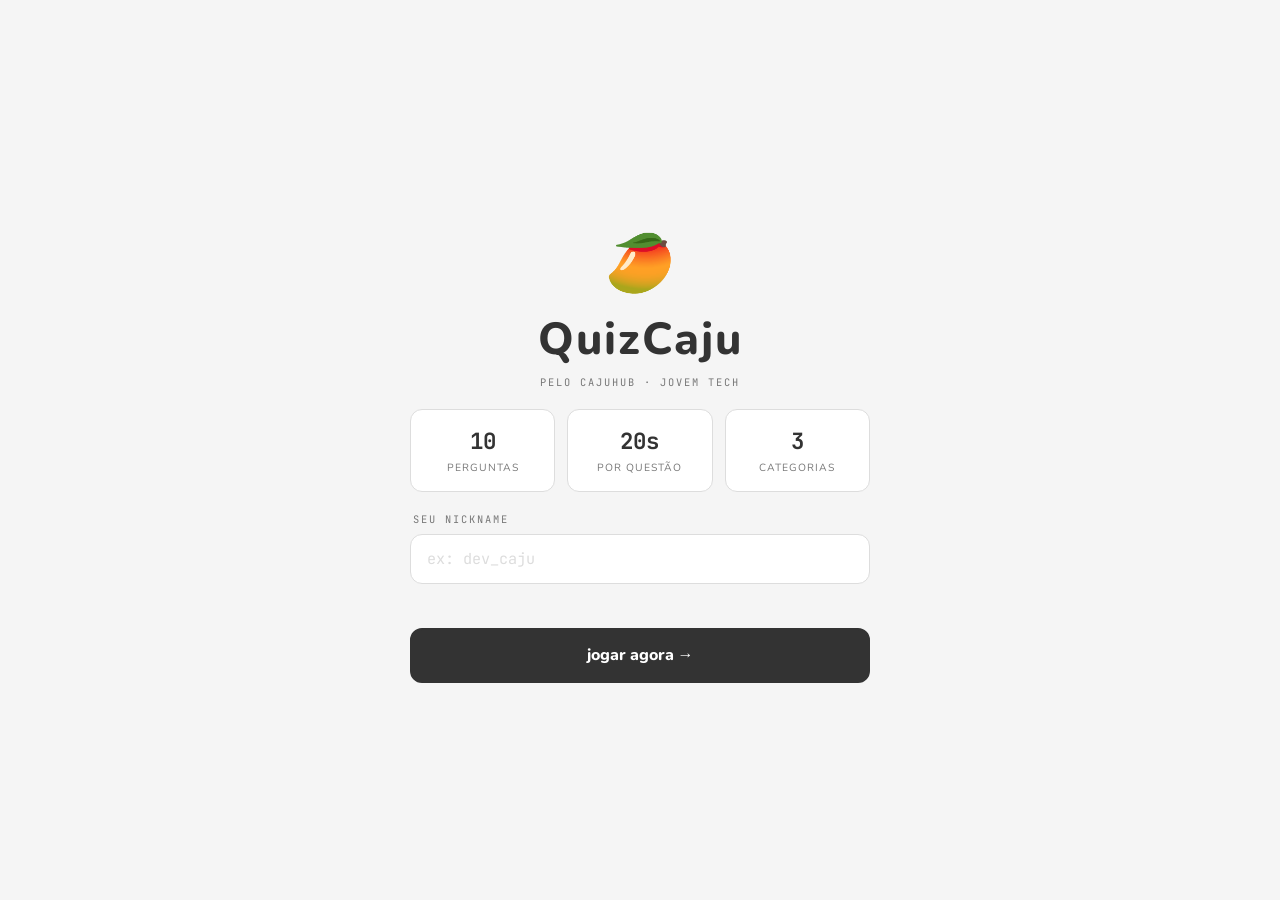
==== index.html @ f72ca80b "nome mudado agora e index" ====
<!DOCTYPE html>
<html lang="pt-BR">

<head>
  <meta charset="UTF-8" />
  <meta name="viewport" content="width=device-width, initial-scale=1.0" />
  <title>QuizCaju</title>
  <link rel="stylesheet" href="S1_style.css" />
</head>

<body>

  <!-- ================================
      TELA 1: HOME
  ================================= -->
  <section id="tela-home" class="tela ativa">

    <div class="home-logo">
      <span class="logo-icone">🥭</span>
      <h1 class="logo-texto">QuizCaju</h1>
      <p class="logo-sub">pelo CajuHub · Jovem Tech</p>
    </div>

    <div class="home-info">
      <div class="info-card">
        <!-- ❌ id errado. O app.js procura "total-perguntas". -->
        <span class="info-num" id="total-perguntas">--</span>
        <span class="info-label">perguntas</span>
      </div>
      <div class="info-card">
        <span class="info-num">20s</span>
        <span class="info-label">por questão</span>
      </div>
      <div class="info-card">
        <span class="info-num" id="total-categorias">--</span>
        <span class="info-label">categorias</span>
      </div>
    </div>

    <div class="campo-nickname">
      <label for="input-nickname">seu nickname</label>
      <input type="text" id="input-nickname" placeholder="ex: dev_caju" maxlength="20" autocomplete="off" />
      <!-- ❌ id errado. O app.js procura "erro-nickname". -->
      <span class="campo-erro" id="erro-nickname"></span>
    </div>

    <button class="btn btn-primario" id="btn-iniciar">
      jogar agora →
    </button>

  </section>


  <!-- ================================
      TELA 2: QUESTÃO
  ================================= -->
  <section id="tela-questao" class="tela">

    <header class="questao-header">
      <div class="progresso-info">
        <span id="questao-atual">1</span>
        <span class="progresso-sep">/</span>
        <span id="questao-total">10</span>
      </div>

      <div class="barra-progresso">
        <div class="barra-fill" id="barra-fill"></div>
      </div>

      <div class="timer-wrap">
        <svg class="timer-svg" viewBox="0 0 40 40">
          <circle class="timer-trilha" cx="20" cy="20" r="17" />
          <circle class="timer-arco" cx="20" cy="20" r="17" id="timer-arco" />
        </svg>
        <span class="timer-num" id="timer-num">20</span>
      </div>
    </header>

    <div class="categoria-tag" id="categoria-tag">HTML</div>

    <div class="questao-card">
      <p class="questao-texto" id="questao-texto">
        Carregando pergunta...
      </p>
    </div>

    <div class="opcoes-grid" id="opcoes-grid">
      <!-- opções injetadas pelo app.js -->
    </div>

  </section>


  <!-- ================================
      TELA 3: FEEDBACK
  ================================= -->
  <section id="tela-feedback" class="tela">

    <div class="feedback-icone" id="feedback-icone">⏳</div>

    <!-- ❌ tag errada. Deveria ser <h2> — título de seção. -->
    <h3 class="feedback-titulo" id="feedback-titulo">Resultado</h3>

    <p class="feedback-explicacao" id="feedback-explicacao">
      A explicação vai aparecer aqui.
    </p>

    <div class="feedback-pontos">
      <span class="pontos-num" id="feedback-pontos">+0</span>
      <span class="pontos-label">pontos</span>
    </div>

    <div class="feedback-placar">
      <span class="placar-label">placar total</span>
      <span class="placar-num" id="placar-parcial">0</span>
    </div>

    <button class="btn btn-primario" id="btn-proxima">
      próxima →
    </button>

  </section>


  <!-- ================================
      TELA 4: RESULTADO FINAL
  ================================= -->
  <section id="tela-resultado" class="tela">

    <div class="resultado-topo">
      <div class="resultado-medalha" id="resultado-medalha">🏅</div>
      <h2 class="resultado-nome" id="resultado-nome">jogador</h2>
    </div>

    <div class="resultado-score">
      <span class="score-num" id="score-final">0</span>
      <span class="score-label">pontos</span>
    </div>

    <div class="resultado-stats">
      <div class="stat">
        <span class="stat-val" id="stat-acertos">0</span>
        <span class="stat-label">acertos</span>
      </div>
      <div class="stat">
        <span class="stat-val" id="stat-erros">0</span>
        <span class="stat-label">erros</span>
      </div>
      <div class="stat">
        <span class="stat-val" id="stat-porcento">0%</span>
        <span class="stat-label">aproveitamento</span>
      </div>
    </div>

    <p class="resultado-mensagem" id="resultado-mensagem">
      Você completou o quiz!
    </p>

    <button class="btn btn-primario" id="btn-jogar-novamente">
      jogar novamente
    </button>

  </section>

  <!-- Scripts no final do body -->
  <script src="S1_questions.js"></script>
  <script src="S1_app.skeleton.js"></script>

</body>

</html>
---- S1_style.css ----
/* =============================================
   QuizCaju — style.css
   Base de layout. Visual intencional cru.
   Sua missão: dar identidade a este app.
   ============================================= */

/* ── FONTES ──────────────────────────────────── */
@import url('https://fonts.googleapis.com/css2?family=Nunito:wght@400;600;700;800&family=JetBrains+Mono:wght@500;700&display=swap');

/* ── VARIÁVEIS ───────────────────────────────── */
/* Personalize estas variáveis para criar a identidade visual do seu quiz */
:root {
  --cor-fundo:      #f5f5f5;
  --cor-superficie: #ffffff;
  --cor-borda:      #dddddd;
  --cor-primaria:   #333333;
  --cor-destaque:   #555555;
  --cor-texto:      #222222;
  --cor-texto-2:    #777777;
  --cor-acerto:     #2e7d32;
  --cor-erro:       #c62828;
  --laranja:        #ff5722;
  --vermelho:       #d32f2f;
  --amarelo:        #fbc02d;
  --fonte-corpo: 'Nunito', sans-serif;
  --fonte-mono:  'JetBrains Mono', monospace;

  --raio:    12px;
  --raio-sm:  8px;
}

/* ── RESET ───────────────────────────────────── */
*, *::before, *::after {
  box-sizing: border-box;
  margin: 0;
  padding: 0;
}

html { height: 100%; }

/* ── BODY ────────────────────────────────────── */
body {
  font-family: var(--fonte-corpo);
  background-color: var(--cor-fundo);
  color: var(--cor-texto);
  min-height: 100vh;
  display: flex;
  align-items: center;
  justify-content: center;
  padding: 1.5rem 1rem;
}

/* ── TELAS ───────────────────────────────────── */
/* Cada seção é uma "tela". Só a tela com a classe .ativa aparece. */
.tela {
  display: none;
  flex-direction: column;
  align-items: center;
  gap: 1.25rem;
  width: 100%;
  max-width: 460px;
}

.tela.ativa {
  display: flex;
}

/* ── BOTÃO ───────────────────────────────────── */
.btn {
  width: 100%;
  padding: 0.9rem 1.5rem;
  border: 2px solid var(--cor-primaria);
  border-radius: var(--raio);
  background-color: var(--cor-primaria);
  color: #fff;
  font-family: var(--fonte-corpo);
  font-size: 1rem;
  font-weight: 800;
  cursor: pointer;
  transition: opacity 0.15s;
}

.btn:hover {
  opacity: 0.85;
}

.btn:active {
  transform: scale(0.97);
}

/* ══ TELA HOME ══════════════════════════════════ */
.home-logo {
  text-align: center;
  padding-top: 0.5rem;
}

.logo-icone {
  font-size: 3.5rem;
  display: block;
  margin-bottom: 0.4rem;
}

.logo-texto {
  font-size: 2.8rem;
  font-weight: 800;
  color: var(--cor-primaria);
  letter-spacing: 2px;
}

.logo-sub {
  font-family: var(--fonte-mono);
  font-size: 0.65rem;
  color: var(--cor-texto-2);
  letter-spacing: 2px;
  text-transform: uppercase;
  margin-top: 0.3rem;
}

/* cards de info (perguntas / tempo / categorias) */
.home-info {
  display: flex;
  gap: 0.75rem;
  width: 100%;
}

.info-card {
  flex: 1;
  padding: 1rem 0.5rem;
  background: var(--cor-superficie);
  border: 1px solid var(--cor-borda);
  border-radius: var(--raio);
  display: flex;
  flex-direction: column;
  align-items: center;
  gap: 0.25rem;
}

.info-num {
  font-family: var(--fonte-mono);
  font-size: 1.4rem;
  font-weight: 700;
  color: var(--cor-primaria);
}

.info-label {
  font-size: 0.65rem;
  color: var(--cor-texto-2);
  text-transform: uppercase;
  letter-spacing: 1px;
}

/* campo nickname */
.campo-nickname {
  display: flex;
  flex-direction: column;
  gap: 0.5rem;
  width: 100%;
}

.campo-nickname label {
  font-family: var(--fonte-mono);
  font-size: 0.65rem;
  color: var(--cor-texto-2);
  text-transform: uppercase;
  letter-spacing: 2px;
  padding-left: 0.2rem;
}

.campo-nickname input {
  width: 100%;
  padding: 0.85rem 1rem;
  background: var(--cor-superficie);
  border: 1px solid var(--cor-borda);
  border-radius: var(--raio);
  color: var(--cor-texto);
  font-family: var(--fonte-mono);
  font-size: 0.95rem;
  outline: none;
  transition: border-color 0.2s;
}

.campo-nickname input:focus {
  border-color: var(--cor-primaria);
}

.campo-nickname input::placeholder {
  color: var(--cor-borda);
}

.campo-erro {
  font-size: 0.78rem;
  color: var(--cor-erro);
  min-height: 1rem;
  padding-left: 0.2rem;
}


/* ══ TELA QUESTÃO ════════════════════════════════ */
.questao-header {
  display: flex;
  align-items: center;
  width: 100%;
  gap: 0.75rem;
}

.progresso-info {
  font-family: var(--fonte-mono);
  font-size: 0.75rem;
  color: var(--cor-texto-2);
  white-space: nowrap;
}

.progresso-sep {
  margin: 0 1px;
}

/* barra de progresso */
.barra-progresso {
  flex: 1;
  height: 6px;
  background: var(--cor-borda);
  border-radius: 999px;
  overflow: hidden;
}

.barra-fill {
  height: 100%;
  width: 10%;
  background: var(--cor-primaria);
  border-radius: 999px;
  transition: width 0.5s ease;
}

/* timer circular */
.timer-wrap {
  position: relative;
  width: 44px;
  height: 44px;
  flex-shrink: 0;
}

.timer-svg {
  width: 44px;
  height: 44px;
  transform: rotate(-90deg);
}

.timer-trilha {
  fill: none;
  stroke: var(--cor-borda);
  stroke-width: 3;
}

.timer-arco {
  fill: none;
  stroke: var(--cor-primaria);
  stroke-width: 3;
  stroke-linecap: round;
  stroke-dasharray: 107;
  stroke-dashoffset: 0;
  transition: stroke-dashoffset 1s linear;
}

.timer-num {
  position: absolute;
  inset: 0;
  display: flex;
  align-items: center;
  justify-content: center;
  font-family: var(--fonte-mono);
  font-size: 0.75rem;
  font-weight: 700;
  color: var(--cor-texto);
}

/* tag de categoria */
.categoria-tag {
  align-self: flex-start;
  font-family: var(--fonte-mono);
  font-size: 0.6rem;
  font-weight: 700;
  letter-spacing: 2px;
  text-transform: uppercase;
  padding: 0.3rem 0.85rem;
  border-radius: 999px;
  background: var(--cor-borda);
  color: var(--cor-texto-2);
  border: 1px solid var(--cor-borda);
}

/* card da questão */
.questao-card {
  width: 100%;
  padding: 1.4rem 1.25rem;
  background: var(--cor-superficie);
  border: 1px solid var(--cor-borda);
  border-radius: var(--raio);
}

.questao-texto {
  font-size: 1rem;
  font-weight: 700;
  line-height: 1.65;
}

/* opções */
.opcoes-grid {
  display: flex;
  flex-direction: column;
  gap: 0.6rem;
  width: 100%;
}

.opcao-btn {
  width: 100%;
  display: flex;
  align-items: center;
  gap: 0.85rem;
  padding: 0.85rem 1rem;
  background: var(--cor-superficie);
  border: 1px solid var(--cor-borda);
  border-radius: var(--raio-sm);
  cursor: pointer;
  text-align: left;
  color: var(--cor-texto);
  font-family: var(--fonte-corpo);
  font-size: 0.9rem;
  font-weight: 600;
  line-height: 1.4;
  transition: border-color 0.15s, background 0.15s;
}

.opcao-btn:hover:not(:disabled) {
  border-color: var(--cor-primaria);
  background: var(--cor-fundo);
}

.opcao-btn:disabled {
  cursor: not-allowed;
}

.opcao-letra {
  width: 28px;
  height: 28px;
  border-radius: 6px;
  display: flex;
  align-items: center;
  justify-content: center;
  font-family: var(--fonte-mono);
  font-size: 0.65rem;
  font-weight: 800;
  flex-shrink: 0;
  background: var(--cor-fundo);
  border: 1px solid var(--cor-borda);
  color: var(--cor-texto-2);
}

.opcao-texto {
  flex: 1;
  word-break: break-word;
}

/* feedback visual das opções */
.opcao-btn.correta {
  border-color: var(--cor-acerto) !important;
  background: #e8f5e9 !important;
  color: var(--cor-acerto);
}

.opcao-btn.errada {
  border-color: var(--cor-erro) !important;
  background: #ffebee !important;
  color: var(--cor-erro);
}


/* ══ TELA FEEDBACK ══════════════════════════════ */
.feedback-icone {
  font-size: 4rem;
  line-height: 1;
}

.feedback-titulo {
  font-size: 2rem;
  font-weight: 800;
  letter-spacing: 2px;
  text-align: center;
}

.feedback-titulo.acerto { color: var(--cor-acerto); }
.feedback-titulo.erro   { color: var(--cor-erro); }

.feedback-explicacao {
  font-size: 0.875rem;
  color: var(--cor-texto-2);
  text-align: center;
  line-height: 1.65;
  max-width: 380px;
}

.feedback-pontos {
  display: flex;
  align-items: baseline;
  gap: 0.5rem;
}

.pontos-num {
  font-family: var(--fonte-mono);
  font-size: 2.5rem;
  font-weight: 700;
  color: var(--cor-primaria);
}

.pontos-label {
  font-size: 0.8rem;
  color: var(--cor-texto-2);
  font-weight: 600;
}

.feedback-placar {
  width: 100%;
  padding: 0.9rem 1.25rem;
  background: var(--cor-superficie);
  border: 1px solid var(--cor-borda);
  border-radius: var(--raio);
  display: flex;
  align-items: center;
  justify-content: space-between;
}

.placar-label {
  font-family: var(--fonte-mono);
  font-size: 0.62rem;
  color: var(--cor-texto-2);
  text-transform: uppercase;
  letter-spacing: 1.5px;
}

.placar-num {
  font-family: var(--fonte-mono);
  font-size: 1.1rem;
  font-weight: 700;
  color: var(--cor-texto);
}


/* ══ TELA RESULTADO ═════════════════════════════ */
.resultado-topo {
  display: flex;
  flex-direction: column;
  align-items: center;
  gap: 0.5rem;
}

.resultado-medalha {
  font-size: 4.5rem;
  line-height: 1;
}

.resultado-nome {
  font-family: var(--fonte-mono);
  font-size: 0.9rem;
  color: var(--cor-texto-2);
  font-weight: 700;
}

.resultado-score {
  display: flex;
  flex-direction: column;
  align-items: center;
  gap: 0.1rem;
}

.score-num {
  font-family: var(--fonte-mono);
  font-size: 4.5rem;
  font-weight: 800;
  line-height: 1;
  color: var(--cor-primaria);
}

.score-label {
  font-family: var(--fonte-mono);
  font-size: 0.62rem;
  color: var(--cor-texto-2);
  text-transform: uppercase;
  letter-spacing: 2px;
}

.resultado-stats {
  display: flex;
  gap: 0.65rem;
  width: 100%;
}

.stat {
  flex: 1;
  padding: 0.9rem 0.5rem;
  background: var(--cor-superficie);
  border: 1px solid var(--cor-borda);
  border-radius: var(--raio);
  display: flex;
  flex-direction: column;
  align-items: center;
  gap: 0.3rem;
}

.stat-val {
  font-family: var(--fonte-mono);
  font-size: 1.4rem;
  font-weight: 800;
  color: var(--cor-texto);
}

.stat-label {
  font-size: 0.6rem;
  color: var(--cor-texto-2);
  text-transform: uppercase;
  letter-spacing: 1px;
}

.resultado-mensagem {
  font-size: 0.9rem;
  color: var(--cor-texto-2);
  text-align: center;
  line-height: 1.6;
  font-style: italic;
}

/* ── RESPONSIVO ──────────────────────────────── */
@media (max-width: 380px) {
  .logo-texto  { font-size: 2.2rem; }
  .score-num   { font-size: 3.5rem; }
}
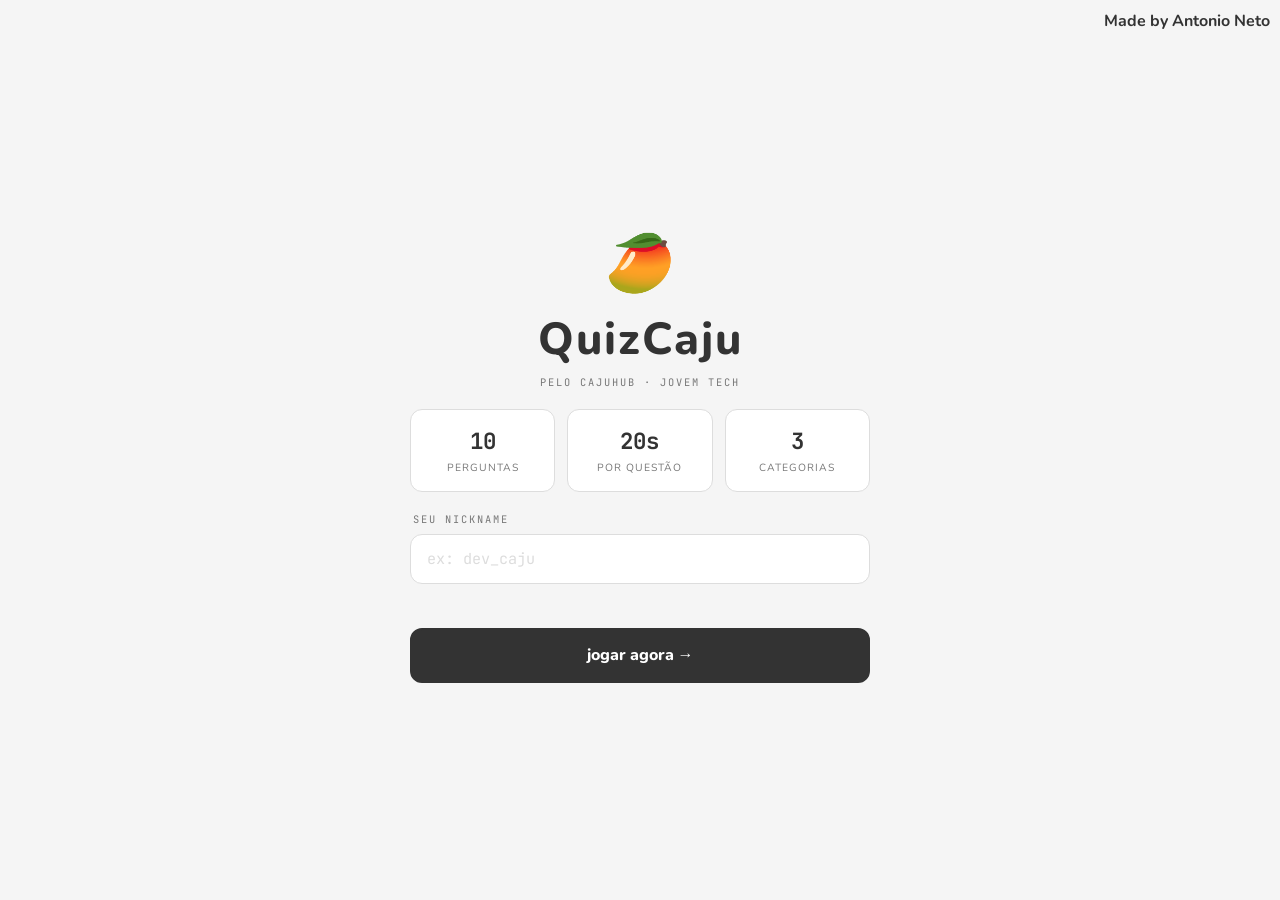
==== commit 02622d40: "nome do autor" ====
--- a/index.html
+++ b/index.html
@@ -9,6 +9,10 @@
 </head>
 
 <body>
+
+  <div class="o-grande-autor">
+    Made by Antonio Neto
+  </div>
 
   <!-- ================================
       TELA 1: HOME
--- a/S1_style.css
+++ b/S1_style.css
@@ -532,3 +532,12 @@
   .logo-texto  { font-size: 2.2rem; }
   .score-num   { font-size: 3.5rem; }
 }
+
+.o-grande-autor {
+  position: absolute;
+  top: 10px;
+  right: 10px;
+  font-weight: bold;
+  z-index: 1000;
+  color: #333;
+}
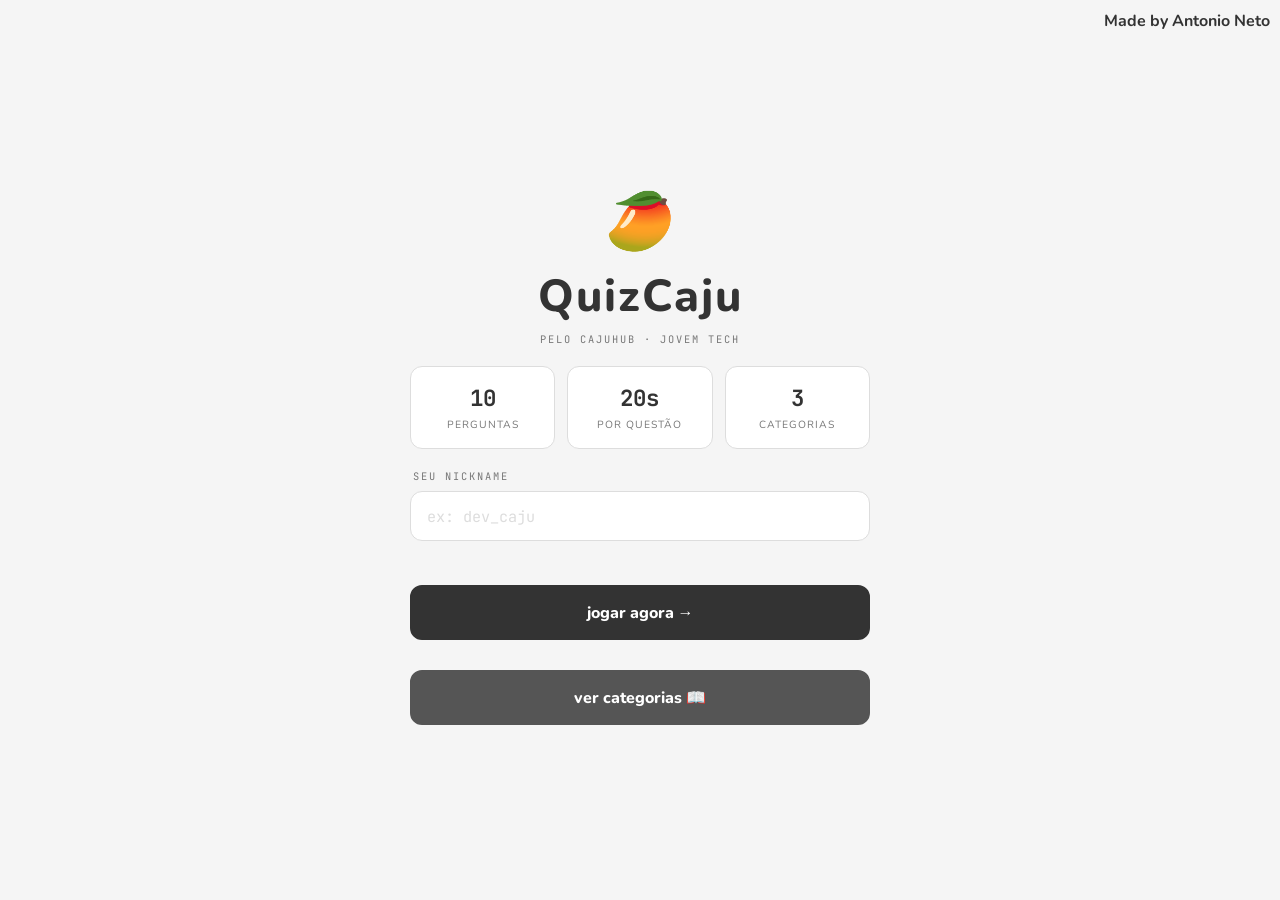
==== commit bf72f0db: "botao para ver categorias antes do jogo comecar" ====
--- a/index.html
+++ b/index.html
@@ -50,6 +50,9 @@
 
     <button class="btn btn-primario" id="btn-iniciar">
       jogar agora →
+    </button>
+    <button class="btn" id="btn-categorias" style="margin-top: 10px; background-color: var(--cor-destaque); border-color: var(--cor-destaque);">
+      ver categorias 📖
     </button>
 
   </section>
@@ -166,6 +169,15 @@
 
   </section>
 
+  <!--Botao de categorias -->
+  <div id="modal-categorias" class="modal-overlay">
+    <div class="modal-conteudo">
+      <h3 class="modal-titulo">Categorias inclusas na rodada</h3>
+      <ul id="lista-categorias" class="modal-lista"></ul>
+      <button class="btn-btn-primario" id="btn-fechar-modal">Fechar</button>
+    </div>
+  </div>
+
   <!-- Scripts no final do body -->
   <script src="S1_questions.js"></script>
   <script src="S1_app.skeleton.js"></script>
--- a/S1_style.css
+++ b/S1_style.css
@@ -541,3 +541,51 @@
   z-index: 1000;
   color: #333;
 }
+
+/* ── Categorias botao ─────────────────────── */
+.modal-overlay {
+  display: none;
+  position: fixed;
+  inset: 0;
+  background: rgba(0, 0, 0, 0.6);
+  z-index: 2000;
+  align-items: center;
+  justify-content: center;
+  padding: 1rem;
+}
+.modal-overlay.ativo {
+  display: flex;
+}
+.modal-conteudo {
+  background: var(--cor-superficie);
+  border-radius: var(--raio);
+  padding: 1.5rem;
+  width: 100%;
+  max-width: 360px;
+  border: 1px solid var(--cor-borda);
+  box-shadow: 0 4px 12px rgba(0,0,0,0.1);
+  text-align: center;
+}
+.modal-titulo {
+  font-size: 1.25rem;
+  color: var(--cor-primaria);
+  font-weight: 800;
+  margin-bottom: 1rem;
+}
+.modal-lista {
+  list-style: none;
+  text-align: left;
+  margin-bottom: 1.5rem;
+  max-height: 250px;
+  overflow-y: auto;
+}
+.modal-lista li {
+  padding: 0.6rem 0.5rem;
+  border-bottom: 1px solid var(--cor-borda);
+  color: var(--cor-texto);
+  font-family: var(--fonte-mono);
+  font-size: 0.9rem;
+}
+.modal-lista li:last-child {
+  border-bottom: none;
+}
